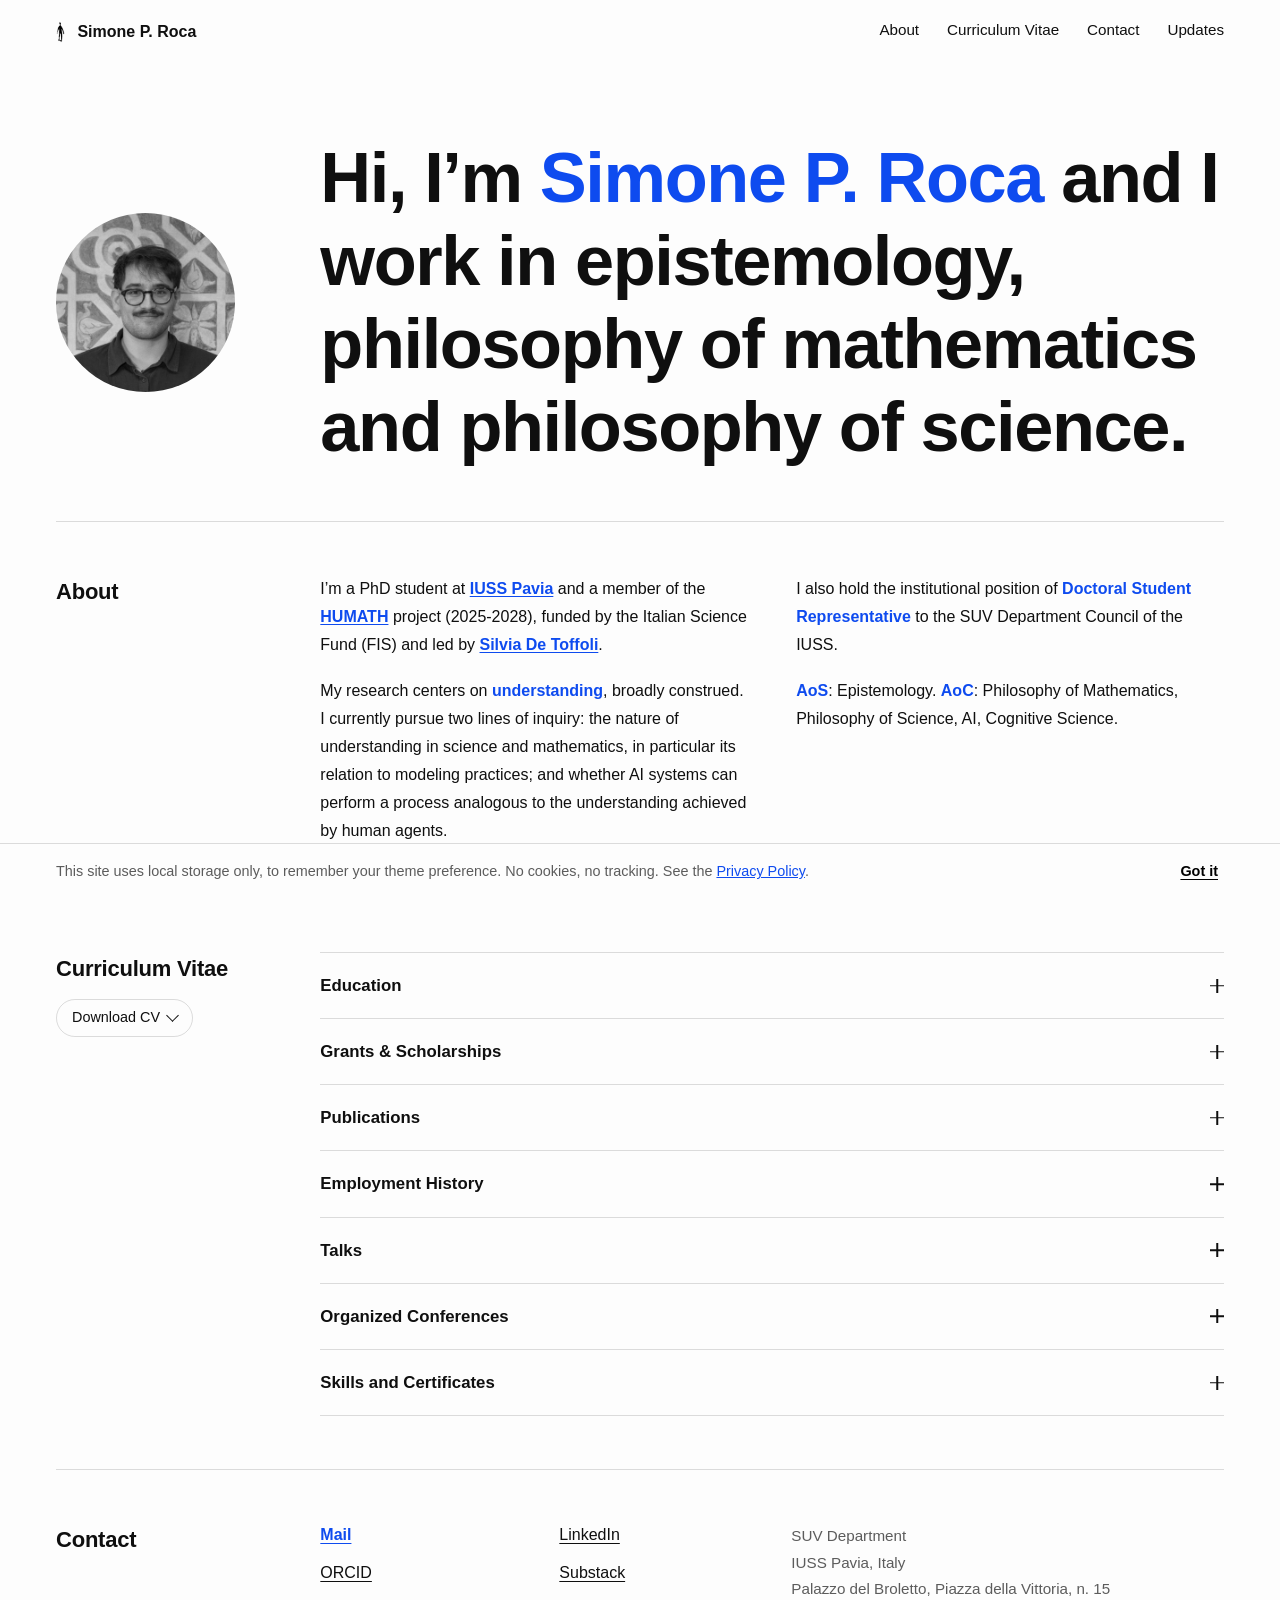
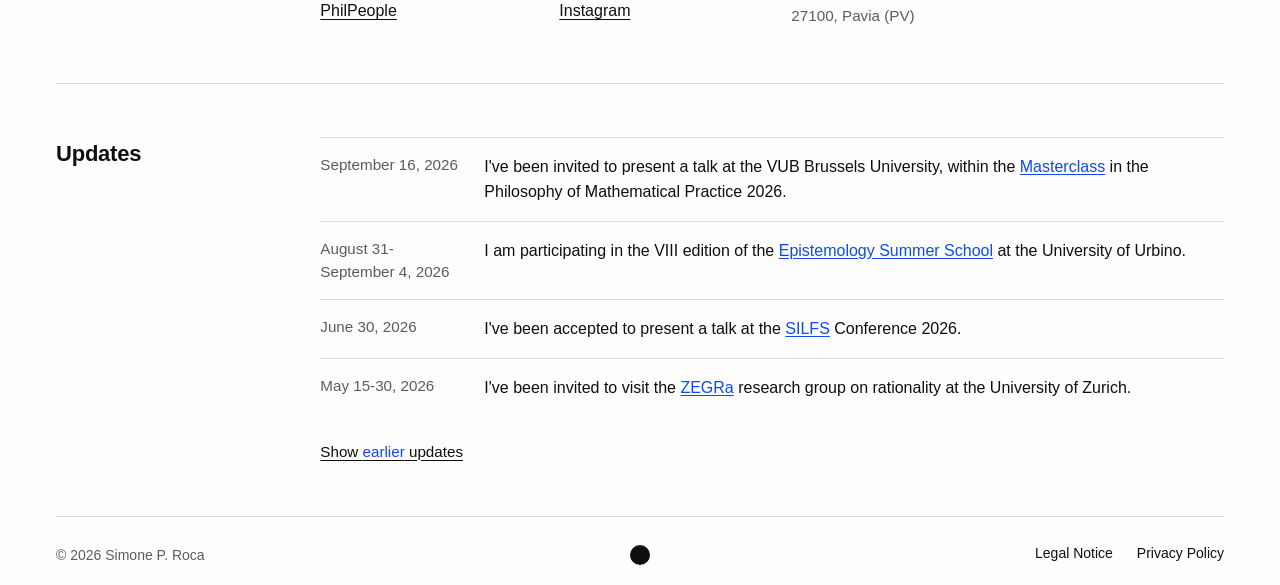
==== index.html @ 761ee9ca "Fill in Skills and Certificates section Co-Authored-By: Claude Opus 5 <noreply@anthropic.com>" ====
<!doctype html>
<html lang="en">
<head>
  <meta charset="utf-8" />
  <meta name="viewport" content="width=device-width, initial-scale=1" />
  <title>Simone P. Roca</title>
  <meta name="description" content="Simone P. Roca, PhD Candidate in Philosophy, IUSS Pavia. Epistemology, philosophy of mathematics and philosophy of science." />
  <link rel="canonical" href="https://simone-p-roca.github.io/" />
  <script type="application/ld+json">
    {
      "@context": "https://schema.org",
      "@type": "Person",
      "url": "https://simone-p-roca.github.io/",
      "name": "Simone P. Roca",
      "jobTitle": "PhD Candidate in Philosophy",
      "email": "simone.roca@iusspavia.it",
      "affiliation": {
        "@type": "CollegeOrUniversity",
        "name": "IUSS Pavia",
        "department": {
          "@type": "Organization",
          "name": "SUV Department"
        },
        "address": {
          "@type": "PostalAddress",
          "streetAddress": "Palazzo del Broletto, Piazza della Vittoria, n. 15",
          "addressLocality": "Pavia",
          "addressRegion": "PV",
          "postalCode": "27100",
          "addressCountry": "IT"
        }
      },
      "knowsAbout": [
        "Epistemology",
        "Philosophy of Mathematics",
        "Philosophy of Science",
        "Artificial Intelligence",
        "Cognitive Science"
      ],
      "sameAs": [
        "https://orcid.org/0009-0004-7748-6771",
        "https://philpeople.org/profiles/simone-paolo-roca",
        "https://www.linkedin.com/in/simone-paolo-roca/",
        "https://simoneproca.substack.com",
        "https://instagram.com/_acorenomis"
      ]
    }
  </script>
  <link rel="shortcut icon" href="favicon.ico" />
  <link rel="icon" href="assets/icons/favicon.ico" sizes="any" />
  <link rel="icon" type="image/png" href="assets/icons/favicon-32x32.png" sizes="32x32" />
  <link rel="icon" type="image/png" href="assets/icons/favicon-16x16.png" sizes="16x16" />
  <link rel="apple-touch-icon" href="assets/icons/apple-touch-icon.png" />
  <link rel="stylesheet" href="assets/css/style.css" />
  <link rel="stylesheet" href="assets/css/print.css" media="print" />
  <link rel="alternate" type="application/rss+xml" title="Simone P. Roca" href="/feed.xml" />
  <script>
    (function () {
      if ("scrollRestoration" in history) {
        history.scrollRestoration = "manual";
      }
      var isReload = false;
      try {
        var navEntries = performance.getEntriesByType("navigation");
        if (navEntries && navEntries[0]) {
          isReload = navEntries[0].type === "reload";
        } else if (performance.navigation) {
          isReload = performance.navigation.type === 1;
        }
      } catch (e) {}
      if (isReload) {
        (function () {
          function resetScroll() {
            if (window.location.hash) {
              try {
                history.replaceState(null, "", window.location.pathname + window.location.search);
              } catch (e) {}
            }
            window.scrollTo(0, 0);
          }
          resetScroll();
          requestAnimationFrame(resetScroll);
          window.addEventListener("pageshow", resetScroll);
          window.addEventListener("load", resetScroll);
        })();
      }
      try {
        var t = localStorage.getItem("theme");
        if (t !== "light" && t !== "dark") {
          t = window.matchMedia("(prefers-color-scheme: dark)").matches ? "dark" : "light";
        }
        document.documentElement.setAttribute("data-theme", t);
      } catch (e) {}
    })();
  </script>
</head>
<body>
  <a href="#main" class="skip-link">Skip to main content</a>
  <header class="nav">
    <div class="nav__inner">
      <div class="nav__brand">
        <a href="#top" class="nav__logo" aria-label="Simone P. Roca, back to top">
          <img src="assets/icons/logo-mark.png" alt="" width="20" height="47" />
        </a>
        <a href="#top" class="nav__name" aria-hidden="true" tabindex="-1">Simone P. Roca</a>
      </div>
      <nav class="nav__links" aria-label="Primary">
        <a href="#about">About</a>
        <a href="#cv" aria-label="Curriculum Vitae"><span class="full" aria-hidden="true">Curriculum Vitae</span><span class="short" aria-hidden="true">CV</span></a>
        <a href="#contact">Contact</a>
        <a href="#updates">Updates</a>
      </nav>
    </div>
  </header>

  <main id="main" tabindex="-1">
    <section id="top" class="hero">
      <div class="wrap hero__inner">
        <img
          src="assets/images/profile.jpg"
          srcset="assets/images/profile.jpg 400w, assets/images/profile@2x.jpg 800w"
          sizes="(min-width: 768px) 200px, 96px"
          alt="Simone P. Roca"
          class="hero__photo"
          width="400"
          height="400"
          fetchpriority="high"
        />
        <h1>Hi, I&rsquo;m <span class="accent">Simone P. Roca</span> and I work in epistemology, philosophy of mathematics and philosophy of science.</h1>
      </div>
    </section>

    <hr class="divider" id="about" />

    <section class="block">
      <div class="wrap block__grid">
        <h2 class="block__title">About</h2>
        <div class="block__content block__content--cols">
          <p>I’m a PhD student at <a href="https://www.iusspavia.it/it/rubrica/simone-paolo-roca" class="accent"><strong>IUSS Pavia</strong></a> and a member of the <a href="https://sites.google.com/view/humath" class="accent"><strong>HUMATH</strong></a> project (2025-2028), funded by the Italian Science Fund (FIS) and led by <a href="https://www.silviadetoffoli.net" class="accent"><strong>Silvia De Toffoli</strong></a>.</p>
          <p>My research centers on <strong class="accent">understanding</strong>, broadly construed. I currently pursue two lines of inquiry: the nature of understanding in science and mathematics, in particular its relation to modeling practices; and whether AI systems can perform a process analogous to the understanding achieved by human agents.</p>
          <p>I also hold the institutional position of <strong class="accent">Doctoral Student Representative</strong> to the SUV Department Council of the IUSS.</p>
          <p><strong class="accent">AoS</strong>: Epistemology. <strong class="accent">AoC</strong>: Philosophy of Mathematics, Philosophy of Science, AI, Cognitive Science.</p>
        </div>
      </div>
    </section>

    <hr class="divider" id="cv" />

    <section class="block">
      <div class="wrap block__grid">
        <div class="block__aside">
          <h2 class="block__title">Curriculum Vitae</h2>
          <a class="cv-download" href="assets/cv/simone-p-roca-cv.pdf" download="Simone P. Roca - Academic CV.pdf">
            Download CV<span class="cv-download__icon" aria-hidden="true"></span>
          </a>
        </div>
        <div class="block__content">
          <details class="cv-section">
            <summary><h3>Education</h3><span class="cv-toggle" aria-hidden="true"></span></summary>
            <div class="cv-section__content">
              <p class="cv-entry"><span class="cv-entry__title">HuME PhD</span> &middot; <span class="cv-entry__meta">IUSS Pavia / University of Milan / Scuola Normale Superiore &middot; 2025-present</span></p>
              <p class="cv-entry"><span class="cv-entry__title">MA Degree in Philosophical Sciences</span> &middot; <span class="cv-entry__meta">Alma Mater Studiorum, University of Bologna &middot; 2021-2024</span></p>
              <p class="cv-entry"><span class="cv-entry__title">BA Degree in Philosophy</span> &middot; <span class="cv-entry__meta">Alma Mater Studiorum, University of Bologna &middot; 2018-2021</span></p>
              <p class="cv-entry"><span class="cv-entry__title">Diploma in Classical Studies</span> &middot; <span class="cv-entry__meta">Liceo Classico P. Colletta, Avellino &middot; 2013-2018</span></p>
            </div>
          </details>
          <details class="cv-section">
            <summary><h3>Grants &amp; Scholarships</h3><span class="cv-toggle" aria-hidden="true"></span></summary>
            <div class="cv-section__content">
              <p class="cv-entry"><span class="cv-entry__title">PhD Scholarship, IUSS</span> &middot; <span class="cv-entry__meta">HUMATH Project (FIS) &middot; &euro;17,867.30 per year</span></p>
              <p class="cv-entry"><span class="cv-entry__title">FIS Funding &mdash; Visiting Period</span> &middot; <span class="cv-entry__meta">University of Zurich &middot; &euro;1,500</span></p>
              <p class="cv-entry"><span class="cv-entry__title">FIS Funding &mdash; Conference</span> &middot; <span class="cv-entry__meta">Sorbonne Universit&eacute; &middot; &euro;700</span></p>
              <p class="cv-entry"><span class="cv-entry__title">IUSS Funding &mdash; Courses</span> &middot; <span class="cv-entry__meta">Scuola Normale Superiore &middot; &euro;500</span></p>
            </div>
          </details>
          <details class="cv-section">
            <summary><h3>Publications</h3><span class="cv-toggle" aria-hidden="true"></span></summary>
            <div class="cv-section__content">
              <p class="placeholder">Content coming soon.</p>
            </div>
          </details>
          <details class="cv-section">
            <summary><h3>Employment History</h3><span class="cv-toggle" aria-hidden="true"></span></summary>
            <div class="cv-section__content">
              <p class="cv-entry"><span class="cv-entry__title">Visiting Student</span> &middot; <span class="cv-entry__meta">University of Zurich &middot; 2026</span></p>
              <p class="cv-entry"><span class="cv-entry__title">PhD Student</span> &middot; <span class="cv-entry__meta">IUSS Pavia &middot; 2025-present</span></p>
            </div>
          </details>
          <details class="cv-section">
            <summary><h3>Talks</h3><span class="cv-toggle" aria-hidden="true"></span></summary>
            <div class="cv-section__content">
              <p class="cv-entry"><span class="cv-entry__title">&quot;Modeling Proofs to Understand Them&quot;</span> &middot; <span class="cv-entry__meta">PMP Masterclass 2026 &middot; Brussels</span></p>
              <p class="cv-entry"><span class="cv-entry__title">&quot;Understanding Proofs as Models&quot;</span> &middot; <span class="cv-entry__meta">SILFS 2026 &middot; Pavia</span></p>
              <p class="cv-entry"><span class="cv-entry__title">&quot;The Fifth Dimension. A New Dimension for Knowledge&quot;</span> &middot; <span class="cv-entry__meta">Philosophy International Day 2023 &middot; Bologna</span></p>
            </div>
          </details>
          <details class="cv-section">
            <summary><h3>Organized Conferences</h3><span class="cv-toggle" aria-hidden="true"></span></summary>
            <div class="cv-section__content">
              <p class="cv-entry"><span class="cv-entry__title">SILFS 2026</span> &middot; <span class="cv-entry__meta">IUSS Pavia</span></p>
              <p class="cv-entry"><span class="cv-entry__title">&quot;Language and Reality&quot; Seminars 2025</span> &middot; <span class="cv-entry__meta">Alma Mater Studiorum, University of Bologna</span></p>
            </div>
          </details>
          <details class="cv-section">
            <summary><h3>Skills and Certificates</h3><span class="cv-toggle" aria-hidden="true"></span></summary>
            <div class="cv-section__content">
              <p class="cv-entry"><span class="cv-entry__title">IELTS Academic</span> &middot; <span class="cv-entry__meta">7.5 Overall Score &middot; 11 April 2025</span></p>
              <p class="cv-entry"><span class="cv-entry__title">LaTeX</span></p>
              <p class="cv-entry"><span class="cv-entry__title">Programming</span> &middot; <span class="cv-entry__meta">Claude Code, GitHub, HTML, CSS, JavaScript</span></p>
              <p class="cv-entry"><span class="cv-entry__title">Creativity and Graphic Design</span> &middot; <span class="cv-entry__meta">Suite Adobe (Photoshop, Illustrator, InDesign), Final Cut Pro, Canva</span></p>
              <p class="cv-entry"><span class="cv-entry__title">Other Digital Skills</span> &middot; <span class="cv-entry__meta">Obsidian, Notion, Office (Word, PowerPoint, Excel)</span></p>
            </div>
          </details>
        </div>
      </div>
    </section>

    <hr class="divider" id="contact" />

    <section class="block">
      <div class="wrap block__grid">
        <h2 class="block__title">Contact</h2>
        <div class="block__content block__content--split">
          <div class="contact-links">
            <a href="mailto:simone.roca@iusspavia.it" class="accent"><strong>Mail</strong></a>
            <a href="https://orcid.org/0009-0004-7748-6771">ORCID</a>
            <a href="https://philpeople.org/profiles/simone-paolo-roca">PhilPeople</a>
            <a href="https://www.linkedin.com/in/simone-paolo-roca/">LinkedIn</a>
            <a href="https://simoneproca.substack.com">Substack</a>
            <a href="https://instagram.com/_acorenomis">Instagram</a>
          </div>
          <address>
            SUV Department<br />
            IUSS Pavia, Italy<br />
            Palazzo del Broletto, Piazza della Vittoria, n. 15<br />
            27100, Pavia (PV)
          </address>
        </div>
      </div>
    </section>

    <hr class="divider" id="updates" />

    <section class="block">
      <div class="wrap block__grid">
        <h2 class="block__title">Updates</h2>
        <div class="block__content">
          <ul class="updates-list">
            <li class="updates-item" id="update-2026-09-16">
              <span class="updates-date">September 16, 2026</span>
              <span class="updates-text">I've been invited to present a talk at the VUB Brussels University, within the <a href="https://sites.google.com/view/mc-pmp-brussels-2026/" class="accent">Masterclass</a> in the Philosophy of Mathematical Practice 2026.</span>
            </li>
            <li class="updates-item" id="update-2026-08-31">
              <span class="updates-date">August 31-September 4, 2026</span>
              <span class="updates-text">I am participating in the VIII edition of the <a href="https://www.uniurb.it/academic-programs/1757498" class="accent">Epistemology Summer School</a> at the University of Urbino.</span>
            </li>
            <li class="updates-item" id="update-2026-06-30">
              <span class="updates-date">June 30, 2026</span>
              <span class="updates-text">I've been accepted to present a talk at the <a href="https://www.silfs.it/silfs-triennial-conference-2026/" class="accent">SILFS</a> Conference 2026.</span>
            </li>
            <li class="updates-item" id="update-2026-05-15">
              <span class="updates-date">May 15-30, 2026</span>
              <span class="updates-text">I've been invited to visit the <a href="https://zegra.ch" class="accent">ZEGRa</a> research group on rationality at the University of Zurich.</span>
            </li>
            <li class="updates-item" id="update-2026-02-06" hidden>
              <span class="updates-date">February 6, 2026</span>
              <span class="updates-text">I've been elected Doctoral Student Representative to the SUV Department Council of the IUSS.</span>
            </li>
            <li class="updates-item" id="update-2025-10-14" hidden>
              <span class="updates-date">October 14-17, 2025</span>
              <span class="updates-text">I've been invited to participate in the <a href="https://philmath.eu/2025conference/" class="accent">FPMW-ESPM</a> Conference 2025 in Paris.</span>
            </li>
            <li class="updates-item" id="update-2025-10-01" hidden>
              <span class="updates-date">October 1, 2025</span>
              <span class="updates-text">I've started my PhD at <a href="https://sites.google.com/view/humath" class="accent"><strong>HUMATH</strong></a>.</span>
            </li>
          </ul>
          <button type="button" class="updates-more" aria-expanded="false">Show <span class="accent updates-more__word">earlier</span> updates</button>
        </div>
      </div>
    </section>
  </main>

  <hr class="divider" />

  <footer class="footer">
    <div class="wrap footer__grid">
      <p class="footer__copyright">&copy; 2026 Simone P. Roca</p>
      <button type="button" class="theme-toggle" aria-label="Toggle dark mode" aria-pressed="false"></button>
      <nav class="footer__legal" aria-label="Legal">
        <a href="legal-notice.html">Legal Notice</a>
        <a href="privacy-policy.html">Privacy Policy</a>
      </nav>
    </div>
  </footer>

  <script src="assets/js/main.js"></script>
</body>
</html>
---- assets/css/style.css ----
/* ---------- Tokens ---------- */
:root {
  --bg: #fdfdfd;
  --fg: #0f0f0f;
  --fg-muted: #5c5c5c;
  --border: rgba(15, 15, 15, 0.14);
  --accent: #0E4BEF;
  --nav-height: 64px;
  --side-pad: clamp(20px, 5vw, 56px);
  --font-sans: Helvetica, "Helvetica Neue", Arial, sans-serif;
}

@media (prefers-color-scheme: dark) {
  :root:not([data-theme="light"]) {
    --bg: #0d0d0d;
    --fg: #f2f2f2;
    --fg-muted: #a3a3a3;
    --border: rgba(255, 255, 255, 0.16);
    --accent: #7999ED;
  }
}
:root[data-theme="dark"] {
  --bg: #0d0d0d;
  --fg: #f2f2f2;
  --fg-muted: #a3a3a3;
  --border: rgba(255, 255, 255, 0.16);
  --accent: #7999ED;
}

/* ---------- Reset ---------- */
*, *::before, *::after { box-sizing: border-box; }
html { -webkit-text-size-adjust: 100%; }
body {
  margin: 0;
  background: var(--bg);
  color: var(--fg);
  font-family: var(--font-sans);
  font-feature-settings: "cv02", "cv03", "cv04", "cv11";
  line-height: 1.5;
  -webkit-font-smoothing: antialiased;
}
h1, h2, h3, h4, p, address { margin: 0; }
a { color: inherit; }
img { max-width: 100%; display: block; }
.accent { color: var(--accent); }

:focus-visible {
  outline: 2px solid var(--accent);
  outline-offset: 2px;
}

.skip-link {
  position: absolute;
  top: 0;
  left: 0;
  z-index: 100;
  transform: translateY(-100%);
  padding: 12px 20px;
  background: var(--fg);
  color: var(--bg);
  font-weight: 700;
  text-decoration: none;
  transition: transform 0.15s ease;
}
.skip-link:focus-visible {
  transform: translateY(0);
  outline-color: var(--bg);
}

.wrap {
  padding-inline: var(--side-pad);
}

/* ---------- Nav ---------- */
.nav {
  position: sticky;
  top: 0;
  z-index: 20;
  height: var(--nav-height);
  background: var(--bg);
  border-bottom: 1px solid transparent;
  transition: border-color 0.3s ease;
}
.nav.is-scrolled { border-bottom-color: var(--border); }
.nav__inner {
  padding-inline: var(--side-pad);
  height: 100%;
  display: flex;
  align-items: center;
  justify-content: space-between;
  gap: 16px;
}
.nav__brand {
  display: flex;
  align-items: center;
  gap: 12px;
}
.nav__logo {
  display: flex;
  align-items: center;
  flex-shrink: 0;
  transition: opacity 0.15s ease;
}
.nav__logo:hover { opacity: 0.7; }
.nav__logo img {
  display: block;
  height: 22px;
  width: auto;
}
:root[data-theme="dark"] .nav__logo img { filter: invert(1); }
@media (prefers-color-scheme: dark) {
  :root:not([data-theme="light"]) .nav__logo img { filter: invert(1); }
}
.nav__name {
  font-weight: 700;
  text-decoration: none;
  white-space: nowrap;
  opacity: 0;
  transform: translateY(-4px);
  transition: opacity 0.18s ease, transform 0.18s ease;
  pointer-events: none;
}
.nav.is-scrolled .nav__name {
  opacity: 1;
  transform: translateY(0);
  pointer-events: auto;
}
.nav__links {
  display: flex;
  align-items: center;
  gap: clamp(14px, 2.5vw, 28px);
  font-size: 0.95rem;
  font-weight: 500;
}
.nav__links a {
  text-decoration: none;
  border-bottom: 1px solid transparent;
  padding-bottom: 2px;
  transition: border-color 0.2s ease, opacity 0.15s ease;
}
.nav__links a:hover { border-color: var(--fg); opacity: 0.7; }
.nav__links .short { display: none; }
@media (max-width: 480px) {
  .nav__links .full { display: none; }
  .nav__links .short { display: inline; }
}

/* ---------- Hero ---------- */
.hero {
  padding-top: clamp(40px, 8vh, 88px);
  padding-bottom: clamp(28px, 5vh, 56px);
}
.hero h1 {
  font-size: clamp(1.9rem, 1rem + 4.5vw, 4.4rem);
  font-weight: 800;
  letter-spacing: -0.02em;
  line-height: 1.18;
}
.hero__inner {
  display: grid;
  grid-template-columns: 1fr;
  gap: 24px;
  align-items: center;
}
@media (min-width: 768px) {
  .hero__inner { grid-template-columns: 1fr 4fr; gap: clamp(24px, 3vw, 48px); }
}
.hero__photo {
  width: clamp(96px, 14vw, 200px);
  height: clamp(96px, 14vw, 200px);
  border-radius: 50%;
  object-fit: cover;
}

/* ---------- Dividers ---------- */
.divider {
  border: none;
  border-top: 1px solid var(--border);
  margin-inline: var(--side-pad);
  scroll-margin-top: var(--nav-height);
}

/* ---------- Blocks ---------- */
.block { padding-block: clamp(28px, 5vh, 56px); }
.block__grid {
  display: grid;
  grid-template-columns: 1fr;
  gap: 20px;
}
@media (min-width: 768px) {
  .block__grid { grid-template-columns: 1fr 4fr; gap: clamp(24px, 3vw, 48px); }
}
.block__title {
  font-size: 1.375rem;
  font-weight: 700;
  letter-spacing: -0.01em;
}
.cv-download {
  display: inline-flex;
  align-items: center;
  gap: 8px;
  margin-top: 14px;
  padding: 7px 15px;
  font-size: 0.9rem;
  font-weight: 500;
  color: var(--fg);
  text-decoration: none;
  border: 1px solid var(--border);
  border-radius: 999px;
  transition: border-color 0.2s ease, opacity 0.15s ease;
}
.cv-download:hover { border-color: var(--fg); }
.cv-download:focus-visible {
  outline: 2px solid var(--accent);
  outline-offset: 2px;
}
.cv-download__icon {
  width: 9px;
  height: 9px;
  border-left: 1.5px solid currentColor;
  border-bottom: 1.5px solid currentColor;
  transform: translateY(-2px) rotate(-45deg);
  flex-shrink: 0;
}
.block__content p {
  font-size: 1rem;
  line-height: 1.75;
  max-width: 65ch;
}
.block__content p + p { margin-top: 1.1em; }
.block__content--cols {
  column-count: 1;
  column-gap: 48px;
}
/* Keep each paragraph whole; never split a line off into the next column. */
.block__content--cols p { break-inside: avoid; }
@media (min-width: 768px) {
  .block__content--cols { column-count: 2; }
}
.block__content em, .block__content i { font-style: italic; }
.block__content a {
  text-decoration: underline;
  text-underline-offset: 2px;
  transition: opacity 0.15s ease;
}
.block__content a:hover { opacity: 0.7; }

/* ---------- CV accordion ---------- */
.cv-section {
  border-top: 1px solid var(--border);
}
.cv-section:last-of-type { border-bottom: 1px solid var(--border); }
.cv-section summary {
  cursor: pointer;
  list-style: none;
  display: flex;
  align-items: center;
  justify-content: space-between;
  padding-block: 20px;
  transition: opacity 0.15s ease;
}
.cv-section summary:hover { opacity: 0.7; }
.cv-section summary::-webkit-details-marker { display: none; }
.cv-section summary h3 {
  font-size: 1.05rem;
  font-weight: 700;
}
.cv-toggle {
  position: relative;
  width: 14px;
  height: 14px;
  flex-shrink: 0;
}
.cv-toggle::before,
.cv-toggle::after {
  content: "";
  position: absolute;
  background: var(--fg);
  transition: transform 0.2s ease;
}
.cv-toggle::before {
  top: 50%;
  left: 0;
  width: 100%;
  height: 1.5px;
  transform: translateY(-50%);
}
.cv-toggle::after {
  left: 50%;
  top: 0;
  width: 1.5px;
  height: 100%;
  transform: translateX(-50%);
}
.cv-section[open] .cv-toggle::after { transform: translateX(-50%) scaleY(0); }
.cv-section__content { padding-bottom: 24px; }
.block__content .cv-entry {
  font-size: 1rem;
  line-height: 1.6;
  max-width: none;
}
.cv-entry + .cv-entry { margin-top: 10px; }
.cv-entry__title { font-weight: 700; }
.cv-entry__meta { color: var(--fg-muted); }
.placeholder {
  font-size: 0.95rem;
  font-style: italic;
  color: var(--fg-muted);
}
.legal-heading {
  font-size: 1.05rem;
  font-weight: 700;
  margin-top: 1.75em;
}
.legal-heading:first-of-type { margin-top: 1.25em; }
.legal-heading + p { margin-top: 0.5em; }

/* ---------- Contact ---------- */
.block__content--split {
  display: flex;
  flex-direction: column;
  gap: 32px;
}
@media (min-width: 640px) {
  .block__content--split {
    flex-direction: row;
    gap: clamp(24px, 3vw, 48px);
  }
  .block__content--split > * { flex: 1 1 0; }
}
.contact-links {
  display: grid;
  grid-template-columns: repeat(2, auto);
  grid-template-rows: repeat(3, auto);
  grid-auto-flow: column;
  column-gap: 40px;
  row-gap: 8px;
}
.contact-links a {
  width: fit-content;
  text-decoration: underline;
  text-underline-offset: 3px;
  font-size: 1rem;
  transition: opacity 0.15s ease;
}
.contact-links a:hover { opacity: 0.7; }
address {
  font-style: normal;
  line-height: 1.75;
  color: var(--fg-muted);
  font-size: 0.95rem;
}

/* ---------- Updates ---------- */
.updates-list {
  list-style: none;
  margin: 0;
  padding: 0;
}
.updates-item {
  display: flex;
  gap: 24px;
  padding-block: 16px;
  border-top: 1px solid var(--border);
  scroll-margin-top: var(--nav-height);
}
.updates-item[hidden] {
  display: none;
}
.updates-date {
  flex: 0 0 140px;
  font-variant-numeric: tabular-nums;
  color: var(--fg-muted);
  font-size: 0.95rem;
}
.updates-text {
  flex: 1;
  font-size: 1rem;
  line-height: 1.6;
}
@media (max-width: 480px) {
  .updates-item { flex-direction: column; gap: 4px; }
  .updates-date { flex: none; }
}
.updates-more {
  display: block;
  margin-top: 24px;
  font: inherit;
  font-size: 0.95rem;
  font-weight: 500;
  color: var(--fg);
  background: none;
  border: none;
  padding: 0;
  text-decoration: underline;
  text-underline-offset: 3px;
  cursor: pointer;
  transition: opacity 0.15s ease;
}
.updates-more:hover { opacity: 0.7; }

/* ---------- Footer ---------- */
.footer__grid {
  display: grid;
  grid-template-columns: 1fr auto 1fr;
  align-items: center;
  gap: 16px;
  padding-block: 18px;
}
.footer__copyright {
  font-size: 0.875rem;
  color: var(--fg-muted);
}
.footer__legal {
  display: flex;
  justify-content: flex-end;
  gap: 24px;
  font-size: 0.875rem;
}
.footer__legal a {
  text-decoration: none;
  border-bottom: 1px solid transparent;
  padding-bottom: 2px;
  transition: border-color 0.2s ease, opacity 0.15s ease;
}
.footer__legal a:hover { border-color: var(--fg); opacity: 0.7; }

.theme-toggle {
  justify-self: center;
  width: 20px;
  height: 20px;
  border-radius: 50%;
  border: none;
  background: var(--fg);
  padding: 0;
  cursor: pointer;
  transition: transform 0.15s ease, opacity 0.15s ease;
}
.theme-toggle:hover { transform: scale(1.1); opacity: 0.7; }

@media (max-width: 560px) {
  .footer__grid {
    grid-template-columns: 1fr;
    justify-items: center;
    gap: 20px;
    text-align: center;
  }
  .footer__legal { justify-content: center; }
}

/* ---------- 404 ---------- */
.error-hero {
  min-height: calc(100dvh - var(--nav-height));
  display: flex;
  align-items: center;
}
.error-hero .wrap { padding-block: clamp(40px, 8vh, 88px); }
.error-hero h1 { display: flex; flex-direction: column; }
.error-code {
  font-size: clamp(4rem, 2rem + 10vw, 9rem);
  font-weight: 800;
  line-height: 1;
  letter-spacing: -0.02em;
}
.error-title {
  font-size: clamp(1.5rem, 1rem + 2vw, 2.25rem);
  font-weight: 800;
  letter-spacing: -0.02em;
  margin-top: 8px;
}
.error-text {
  margin-top: 16px;
  font-size: 1rem;
  color: var(--fg-muted);
  max-width: 45ch;
}
.error-link {
  display: inline-block;
  margin-top: 24px;
  text-decoration: underline;
  text-underline-offset: 3px;
  transition: opacity 0.15s ease;
}
.error-link:hover { opacity: 0.7; }

/* ---------- Reduced motion ---------- */
@media (prefers-reduced-motion: reduce) {
  .nav__name, .nav, .cv-toggle::before, .cv-toggle::after, .theme-toggle,
  .nav__logo, .nav__links a, .cv-section summary, .contact-links a,
  .updates-more, .footer__legal a, .block__content a, .skip-link,
  .cv-download, .cookie-banner button {
    transition: none !important;
  }
}

/* ---------- Cookie banner ---------- */
.cookie-banner {
  position: fixed;
  bottom: 0;
  left: 0;
  right: 0;
  z-index: 50;
  display: flex;
  flex-wrap: wrap;
  align-items: center;
  justify-content: space-between;
  gap: 16px;
  padding: 16px var(--side-pad);
  background: var(--bg);
  border-top: 1px solid var(--border);
  font-size: 0.9rem;
}
.cookie-banner p { margin: 0; color: var(--fg-muted); }
.cookie-banner a { color: var(--accent); text-decoration: underline; }
.cookie-banner button {
  flex-shrink: 0;
  font: inherit;
  font-weight: 700;
  background: none;
  border: none;
  text-decoration: underline;
  text-underline-offset: 3px;
  cursor: pointer;
  transition: opacity 0.15s ease;
}
.cookie-banner button:hover { opacity: 0.7; }
---- assets/css/print.css ----
@media print {
  :root {
    --bg: #fff;
    --fg: #000;
    --fg-muted: #333;
    --border: #000;
    --accent: #000;
  }

  .nav,
  .footer,
  .theme-toggle {
    display: none;
  }

  body {
    background: #fff;
    color: #000;
    font-size: 11pt;
  }

  a {
    text-decoration: underline;
  }

  a[href^="http"]::after {
    content: " (" attr(href) ")";
    font-size: 9pt;
  }

  .block__title,
  h1, h2, h3 {
    break-after: avoid;
  }

  p,
  address,
  .cv-section,
  .updates-item {
    break-inside: avoid;
  }

  /* Print full CV content, not just the collapsed accordion headers */
  .cv-toggle {
    display: none;
  }
  .cv-section:not([open]) .cv-section__content {
    display: block !important;
  }

  /* Print every update row, not just the ones currently expanded in the browser */
  .updates-item[hidden] {
    display: flex !important;
  }
  .updates-more,
  .cv-download {
    display: none;
  }

  .divider {
    border-top-color: #000;
  }

  @page {
    margin: 2cm;
  }
}
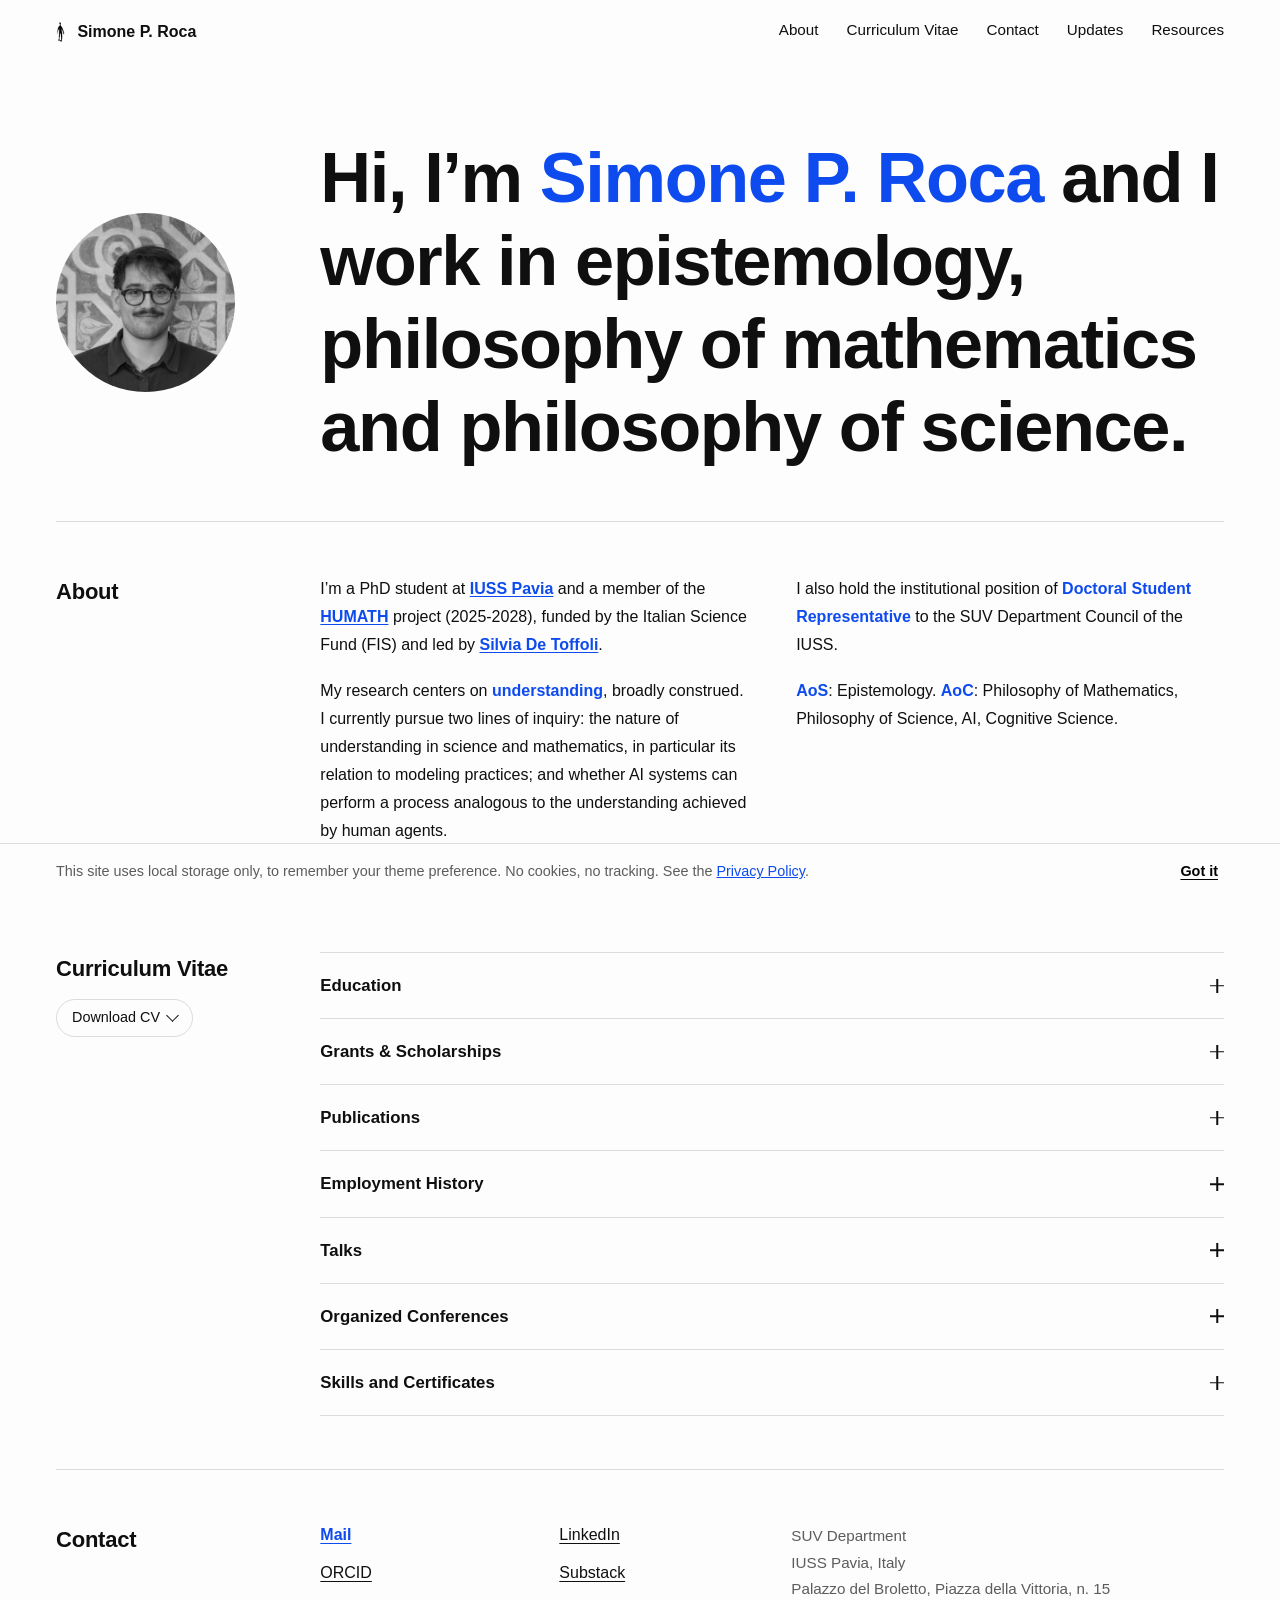
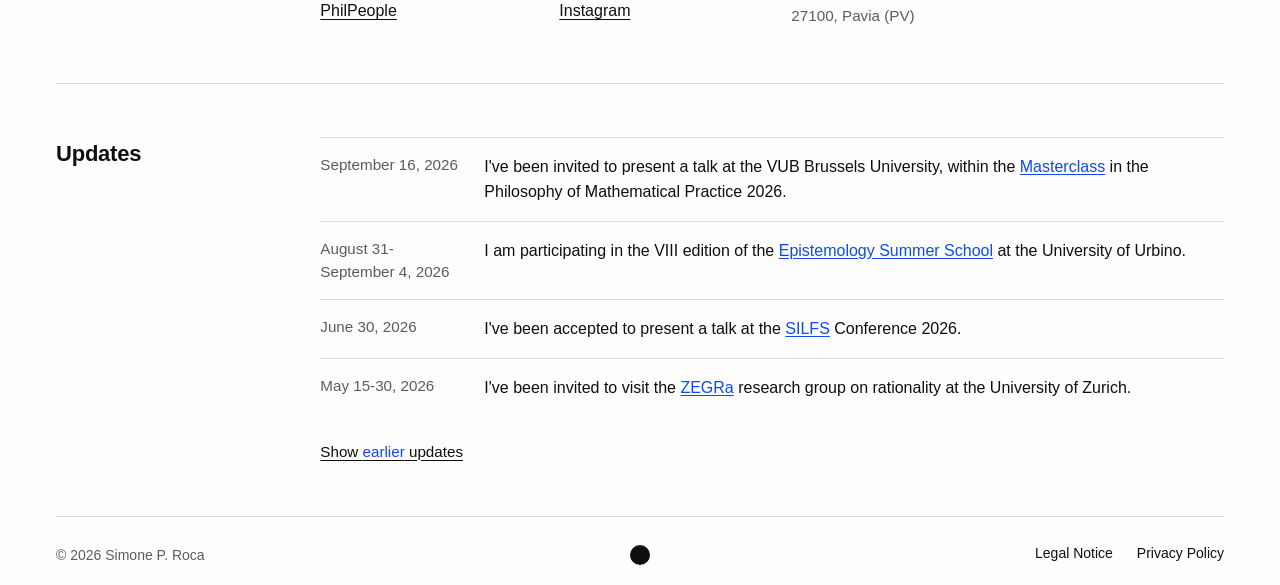
==== commit 66e04dba: "feat: scaffold /understanding/ bibliography page and wire Resources nav Co-Authored-By: Claude Sonne" ====
--- a/index.html
+++ b/index.html
@@ -109,6 +109,7 @@
         <a href="#cv" aria-label="Curriculum Vitae"><span class="full" aria-hidden="true">Curriculum Vitae</span><span class="short" aria-hidden="true">CV</span></a>
         <a href="#contact">Contact</a>
         <a href="#updates">Updates</a>
+        <a href="/understanding/">Resources</a>
       </nav>
     </div>
   </header>
@@ -159,9 +160,9 @@
             <summary><h3>Education</h3><span class="cv-toggle" aria-hidden="true"></span></summary>
             <div class="cv-section__content">
               <p class="cv-entry"><span class="cv-entry__title">HuME PhD</span> &middot; <span class="cv-entry__meta">IUSS Pavia / University of Milan / Scuola Normale Superiore &middot; 2025-present</span></p>
-              <p class="cv-entry"><span class="cv-entry__title">MA Degree in Philosophical Sciences</span> &middot; <span class="cv-entry__meta">Alma Mater Studiorum, University of Bologna &middot; 2021-2024</span></p>
-              <p class="cv-entry"><span class="cv-entry__title">BA Degree in Philosophy</span> &middot; <span class="cv-entry__meta">Alma Mater Studiorum, University of Bologna &middot; 2018-2021</span></p>
-              <p class="cv-entry"><span class="cv-entry__title">Diploma in Classical Studies</span> &middot; <span class="cv-entry__meta">Liceo Classico P. Colletta, Avellino &middot; 2013-2018</span></p>
+              <p class="cv-entry"><span class="cv-entry__title">MA Degree in Philosophical Sciences</span> &middot; <span class="cv-entry__meta">Alma Mater Studiorum, University of Bologna &middot; 2021-2024 &middot; 110/110 e Lode</span></p>
+              <p class="cv-entry"><span class="cv-entry__title">BA Degree in Philosophy</span> &middot; <span class="cv-entry__meta">Alma Mater Studiorum, University of Bologna &middot; 2018-2021 &middot; 110/110 e Lode</span></p>
+              <p class="cv-entry"><span class="cv-entry__title">Diploma in Classical Studies</span> &middot; <span class="cv-entry__meta">Liceo Classico P. Colletta, Avellino &middot; 2013-2018 &middot; 100/100</span></p>
             </div>
           </details>
           <details class="cv-section">
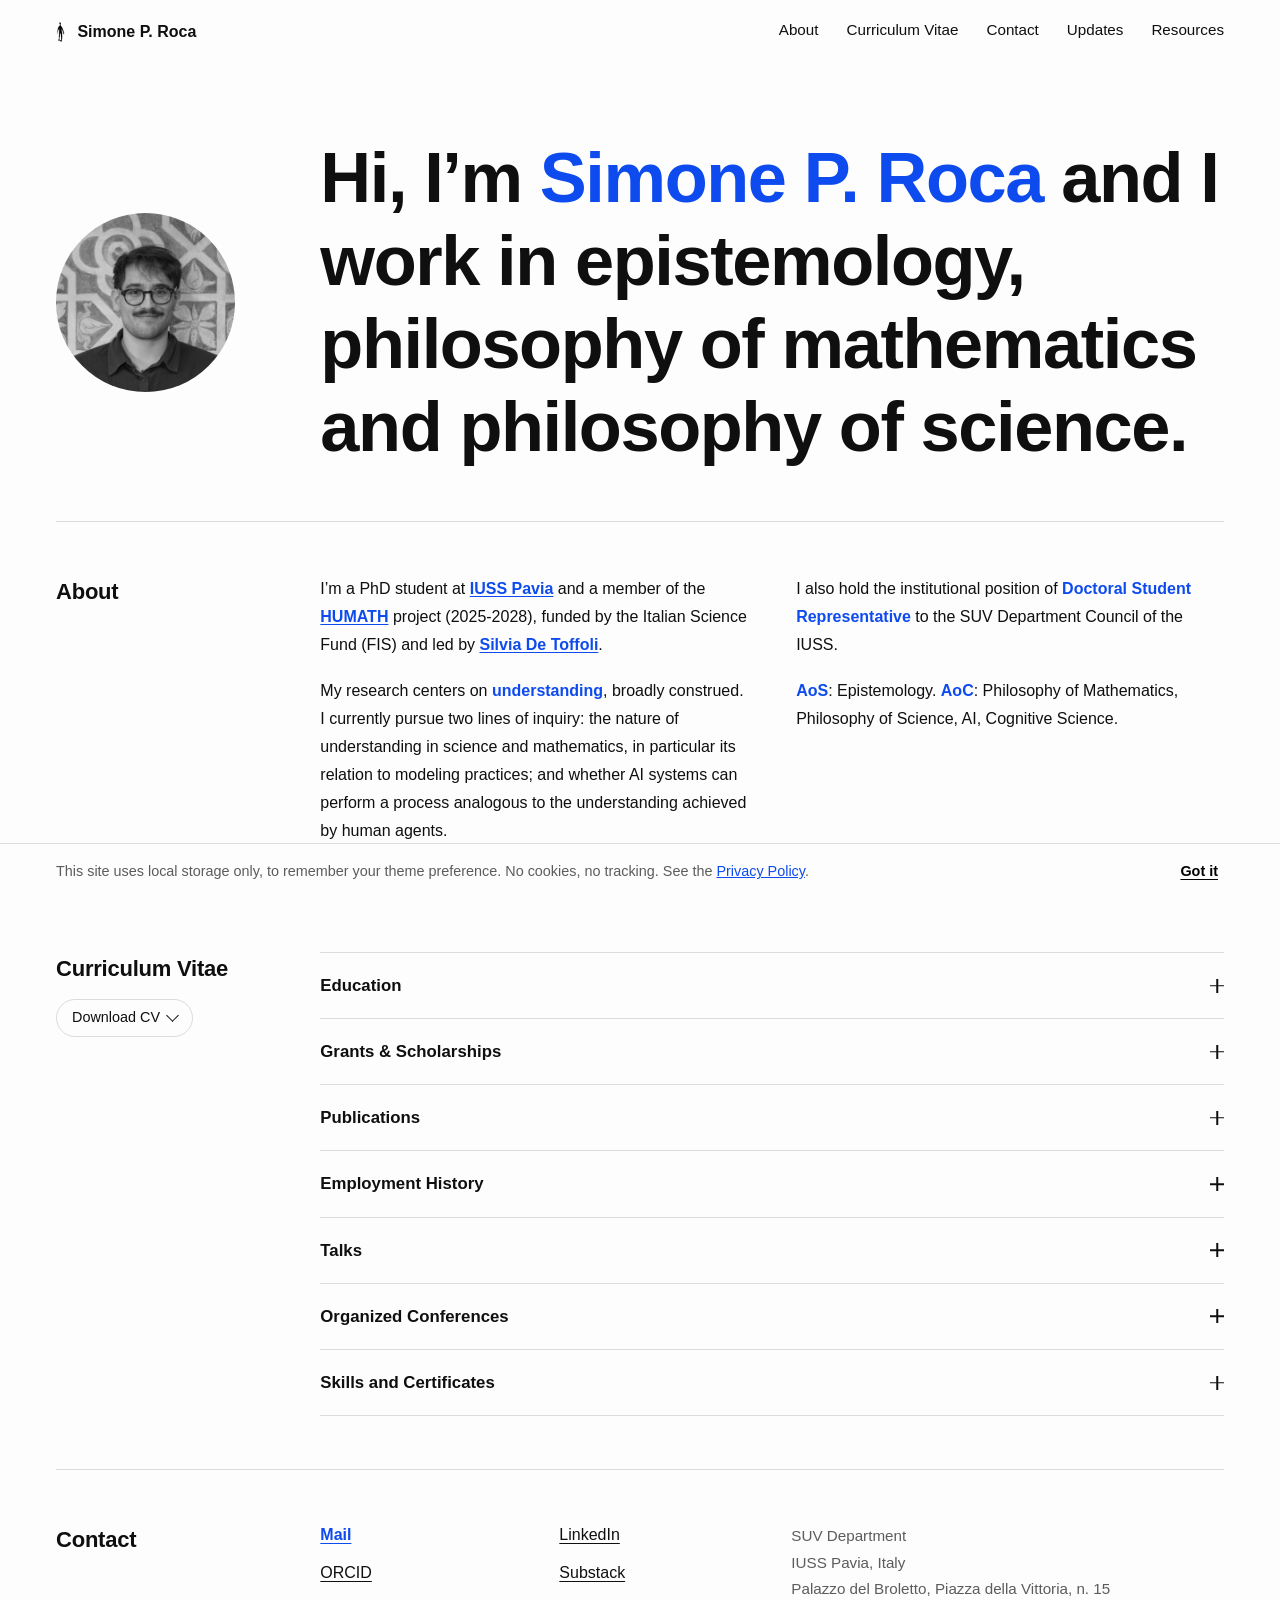
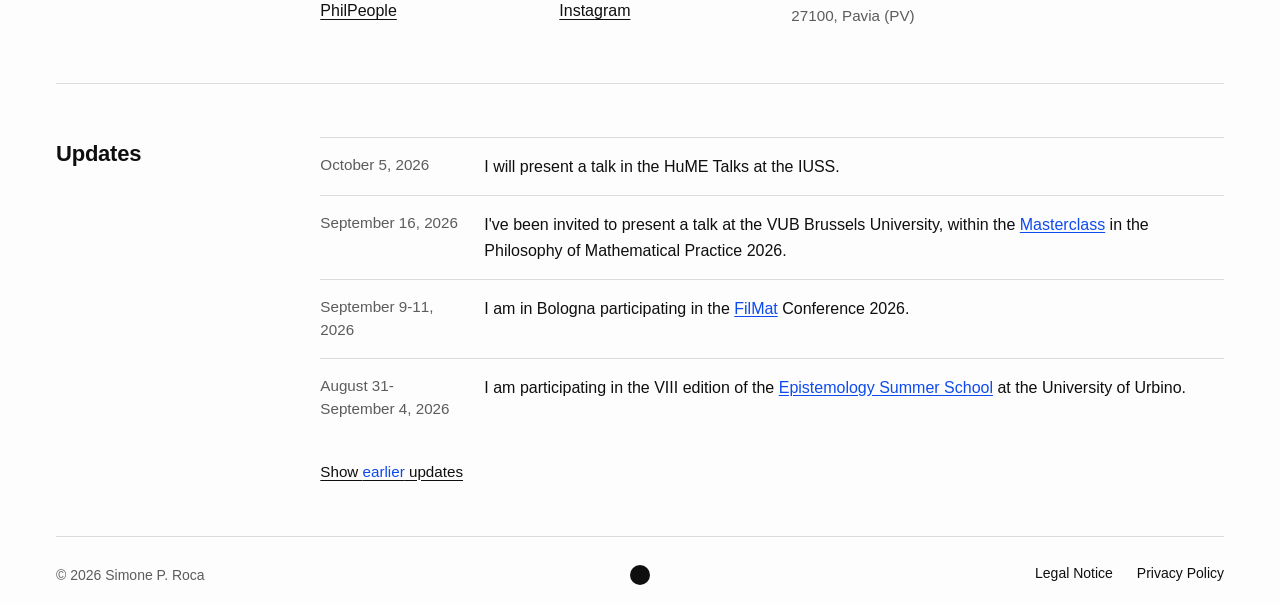
==== commit 3c097ebc: "feat: add FilMat 2026 and HuME Talks updates Add two updates entries (September 9-11 FilMat conferen" ====
--- a/index.html
+++ b/index.html
@@ -190,6 +190,7 @@
           <details class="cv-section">
             <summary><h3>Talks</h3><span class="cv-toggle" aria-hidden="true"></span></summary>
             <div class="cv-section__content">
+              <p class="cv-entry"><span class="cv-entry__title">&quot;Proof Understanding, Architecture and Epistemic Clues&quot;</span> &middot; <span class="cv-entry__meta">HuME Talks 2026 &middot; Pavia</span></p>
               <p class="cv-entry"><span class="cv-entry__title">&quot;Modeling Proofs to Understand Them&quot;</span> &middot; <span class="cv-entry__meta">PMP Masterclass 2026 &middot; Brussels</span></p>
               <p class="cv-entry"><span class="cv-entry__title">&quot;Understanding Proofs as Models&quot;</span> &middot; <span class="cv-entry__meta">SILFS 2026 &middot; Pavia</span></p>
               <p class="cv-entry"><span class="cv-entry__title">&quot;The Fifth Dimension. A New Dimension for Knowledge&quot;</span> &middot; <span class="cv-entry__meta">Philosophy International Day 2023 &middot; Bologna</span></p>
@@ -247,19 +248,27 @@
         <h2 class="block__title">Updates</h2>
         <div class="block__content">
           <ul class="updates-list">
+            <li class="updates-item" id="update-2026-10-05">
+              <span class="updates-date">October 5, 2026</span>
+              <span class="updates-text">I will present a talk in the HuME Talks at the IUSS.</span>
+            </li>
             <li class="updates-item" id="update-2026-09-16">
               <span class="updates-date">September 16, 2026</span>
               <span class="updates-text">I've been invited to present a talk at the VUB Brussels University, within the <a href="https://sites.google.com/view/mc-pmp-brussels-2026/" class="accent">Masterclass</a> in the Philosophy of Mathematical Practice 2026.</span>
             </li>
+            <li class="updates-item" id="update-2026-09-09">
+              <span class="updates-date">September 9-11, 2026</span>
+              <span class="updates-text">I am in Bologna participating in the <a href="https://filmatnetwork.com/filmat-2026-programme/" class="accent">FilMat</a> Conference 2026.</span>
+            </li>
             <li class="updates-item" id="update-2026-08-31">
               <span class="updates-date">August 31-September 4, 2026</span>
               <span class="updates-text">I am participating in the VIII edition of the <a href="https://www.uniurb.it/academic-programs/1757498" class="accent">Epistemology Summer School</a> at the University of Urbino.</span>
             </li>
-            <li class="updates-item" id="update-2026-06-30">
+            <li class="updates-item" id="update-2026-06-30" hidden>
               <span class="updates-date">June 30, 2026</span>
               <span class="updates-text">I've been accepted to present a talk at the <a href="https://www.silfs.it/silfs-triennial-conference-2026/" class="accent">SILFS</a> Conference 2026.</span>
             </li>
-            <li class="updates-item" id="update-2026-05-15">
+            <li class="updates-item" id="update-2026-05-15" hidden>
               <span class="updates-date">May 15-30, 2026</span>
               <span class="updates-text">I've been invited to visit the <a href="https://zegra.ch" class="accent">ZEGRa</a> research group on rationality at the University of Zurich.</span>
             </li>
--- a/assets/css/style.css
+++ b/assets/css/style.css
@@ -144,6 +144,9 @@
   .nav__links .full { display: none; }
   .nav__links .short { display: inline; }
 }
+@media (max-width: 640px) {
+  .nav__name { display: none; }
+}
 
 /* ---------- Hero ---------- */
 .hero {
@@ -261,7 +264,7 @@
 }
 .cv-section summary:hover { opacity: 0.7; }
 .cv-section summary::-webkit-details-marker { display: none; }
-.cv-section summary h3 {
+.cv-section summary :is(h2, h3) {
   font-size: 1.05rem;
   font-weight: 700;
 }
@@ -483,12 +486,57 @@
 }
 .error-link:hover { opacity: 0.7; }
 
+/* ---------- Bibliography ---------- */
+.bib-filter {
+  width: 100%;
+  max-width: 65ch;
+  margin-top: clamp(20px, 4vw, 32px);
+  margin-bottom: 8px;
+  padding: 9px 14px;
+  font: inherit;
+  font-size: 0.95rem;
+  color: var(--fg);
+  background: var(--bg);
+  border: 1px solid var(--border);
+  border-radius: 999px;
+}
+.bib-filter:focus-visible { outline: 2px solid var(--accent); outline-offset: 2px; }
+.bib-count {
+  font-size: 0.85rem;
+  color: var(--fg-muted);
+  margin-bottom: 4px;
+}
+.bib-entry { padding-block: 14px; max-width: 70ch; }
+.bib-entry:not([hidden]) ~ .bib-entry:not([hidden]) { border-top: 1px solid var(--border); }
+.bib-entry[hidden] { display: none; }
+.bib-entry__cite { font-size: 1rem; line-height: 1.6; }
+.bib-entry__cite cite { font-style: italic; }
+.bib-entry__links {
+  margin-top: 4px;
+  font-size: 0.9rem;
+}
+.bib-entry__links a {
+  text-decoration: underline;
+  text-underline-offset: 2px;
+  margin-right: 16px;
+  transition: opacity 0.15s ease;
+}
+.bib-entry__links a:hover { opacity: 0.7; }
+.bib-entry__note {
+  margin-top: 8px;
+  font-size: 0.95rem;
+  line-height: 1.65;
+  color: var(--fg-muted);
+}
+.bib-entry__note--stub { font-style: italic; }
+.cv-section[hidden] { display: none; }
+
 /* ---------- Reduced motion ---------- */
 @media (prefers-reduced-motion: reduce) {
   .nav__name, .nav, .cv-toggle::before, .cv-toggle::after, .theme-toggle,
   .nav__logo, .nav__links a, .cv-section summary, .contact-links a,
   .updates-more, .footer__legal a, .block__content a, .skip-link,
-  .cv-download, .cookie-banner button {
+  .cv-download, .cookie-banner button, .bib-filter, .bib-entry__links a {
     transition: none !important;
   }
 }
--- a/assets/css/print.css
+++ b/assets/css/print.css
@@ -57,6 +57,15 @@
     display: none;
   }
 
+  .bib-filter,
+  .bib-count {
+    display: none;
+  }
+  .bib-entry[hidden],
+  .cv-section[hidden] {
+    display: block !important;
+  }
+
   .divider {
     border-top-color: #000;
   }
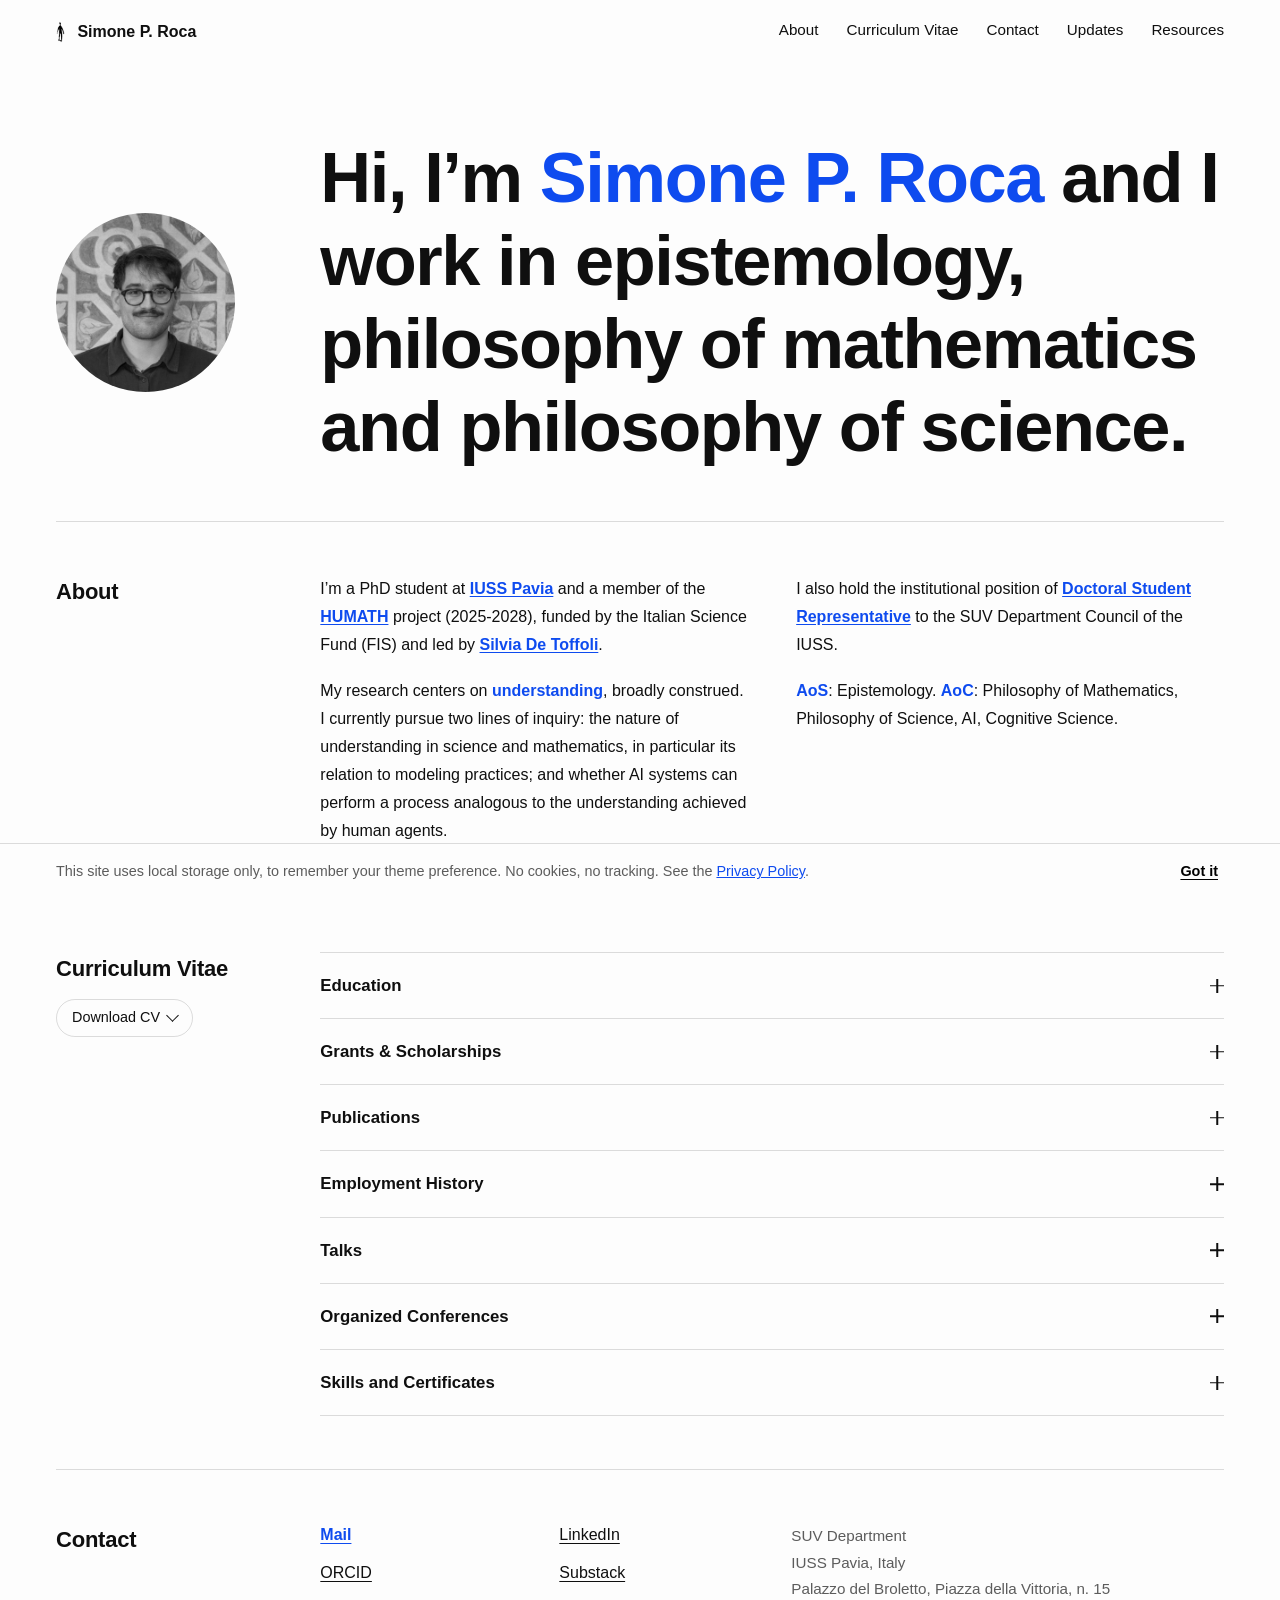
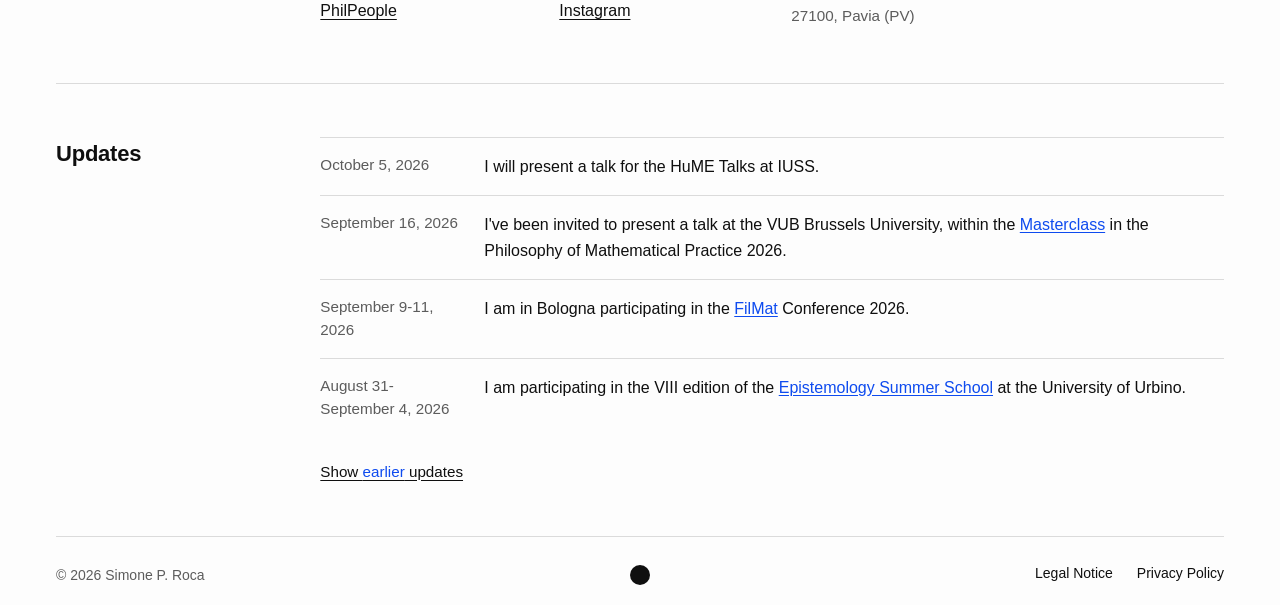
==== commit 21415a47: "fix: update HuME and Brussels talk wording, add Milan conference, link representative role Reword th" ====
--- a/index.html
+++ b/index.html
@@ -139,7 +139,7 @@
         <div class="block__content block__content--cols">
           <p>I’m a PhD student at <a href="https://www.iusspavia.it/it/rubrica/simone-paolo-roca" class="accent"><strong>IUSS Pavia</strong></a> and a member of the <a href="https://sites.google.com/view/humath" class="accent"><strong>HUMATH</strong></a> project (2025-2028), funded by the Italian Science Fund (FIS) and led by <a href="https://www.silviadetoffoli.net" class="accent"><strong>Silvia De Toffoli</strong></a>.</p>
           <p>My research centers on <strong class="accent">understanding</strong>, broadly construed. I currently pursue two lines of inquiry: the nature of understanding in science and mathematics, in particular its relation to modeling practices; and whether AI systems can perform a process analogous to the understanding achieved by human agents.</p>
-          <p>I also hold the institutional position of <strong class="accent">Doctoral Student Representative</strong> to the SUV Department Council of the IUSS.</p>
+          <p>I also hold the institutional position of <a href="https://my.iusspavia.it/it/rappresentanti-deglidelle-allievie-corsi-ordinari" class="accent"><strong>Doctoral Student Representative</strong></a> to the SUV Department Council of the IUSS.</p>
           <p><strong class="accent">AoS</strong>: Epistemology. <strong class="accent">AoC</strong>: Philosophy of Mathematics, Philosophy of Science, AI, Cognitive Science.</p>
         </div>
       </div>
@@ -191,7 +191,7 @@
             <summary><h3>Talks</h3><span class="cv-toggle" aria-hidden="true"></span></summary>
             <div class="cv-section__content">
               <p class="cv-entry"><span class="cv-entry__title">&quot;Proof Understanding, Architecture and Epistemic Clues&quot;</span> &middot; <span class="cv-entry__meta">HuME Talks 2026 &middot; Pavia</span></p>
-              <p class="cv-entry"><span class="cv-entry__title">&quot;Modeling Proofs to Understand Them&quot;</span> &middot; <span class="cv-entry__meta">PMP Masterclass 2026 &middot; Brussels</span></p>
+              <p class="cv-entry"><span class="cv-entry__title">&quot;Groundwork for a Model-Based Account of Proof Understanding&quot;</span> &middot; <span class="cv-entry__meta">PMP Masterclass 2026 &middot; Brussels</span></p>
               <p class="cv-entry"><span class="cv-entry__title">&quot;Understanding Proofs as Models&quot;</span> &middot; <span class="cv-entry__meta">SILFS 2026 &middot; Pavia</span></p>
               <p class="cv-entry"><span class="cv-entry__title">&quot;The Fifth Dimension. A New Dimension for Knowledge&quot;</span> &middot; <span class="cv-entry__meta">Philosophy International Day 2023 &middot; Bologna</span></p>
             </div>
@@ -199,6 +199,7 @@
           <details class="cv-section">
             <summary><h3>Organized Conferences</h3><span class="cv-toggle" aria-hidden="true"></span></summary>
             <div class="cv-section__content">
+              <p class="cv-entry"><span class="cv-entry__title">&quot;Relations and Elements&quot;</span> &middot; <span class="cv-entry__meta">University of Milan</span></p>
               <p class="cv-entry"><span class="cv-entry__title">SILFS 2026</span> &middot; <span class="cv-entry__meta">IUSS Pavia</span></p>
               <p class="cv-entry"><span class="cv-entry__title">&quot;Language and Reality&quot; Seminars 2025</span> &middot; <span class="cv-entry__meta">Alma Mater Studiorum, University of Bologna</span></p>
             </div>
@@ -250,7 +251,7 @@
           <ul class="updates-list">
             <li class="updates-item" id="update-2026-10-05">
               <span class="updates-date">October 5, 2026</span>
-              <span class="updates-text">I will present a talk in the HuME Talks at the IUSS.</span>
+              <span class="updates-text">I will present a talk for the HuME Talks at IUSS.</span>
             </li>
             <li class="updates-item" id="update-2026-09-16">
               <span class="updates-date">September 16, 2026</span>
@@ -274,7 +275,7 @@
             </li>
             <li class="updates-item" id="update-2026-02-06" hidden>
               <span class="updates-date">February 6, 2026</span>
-              <span class="updates-text">I've been elected Doctoral Student Representative to the SUV Department Council of the IUSS.</span>
+              <span class="updates-text">I've been elected <a href="https://my.iusspavia.it/it/rappresentanti-deglidelle-allievie-corsi-ordinari" class="accent">Doctoral Student Representative</a> to the SUV Department Council of the IUSS.</span>
             </li>
             <li class="updates-item" id="update-2025-10-14" hidden>
               <span class="updates-date">October 14-17, 2025</span>
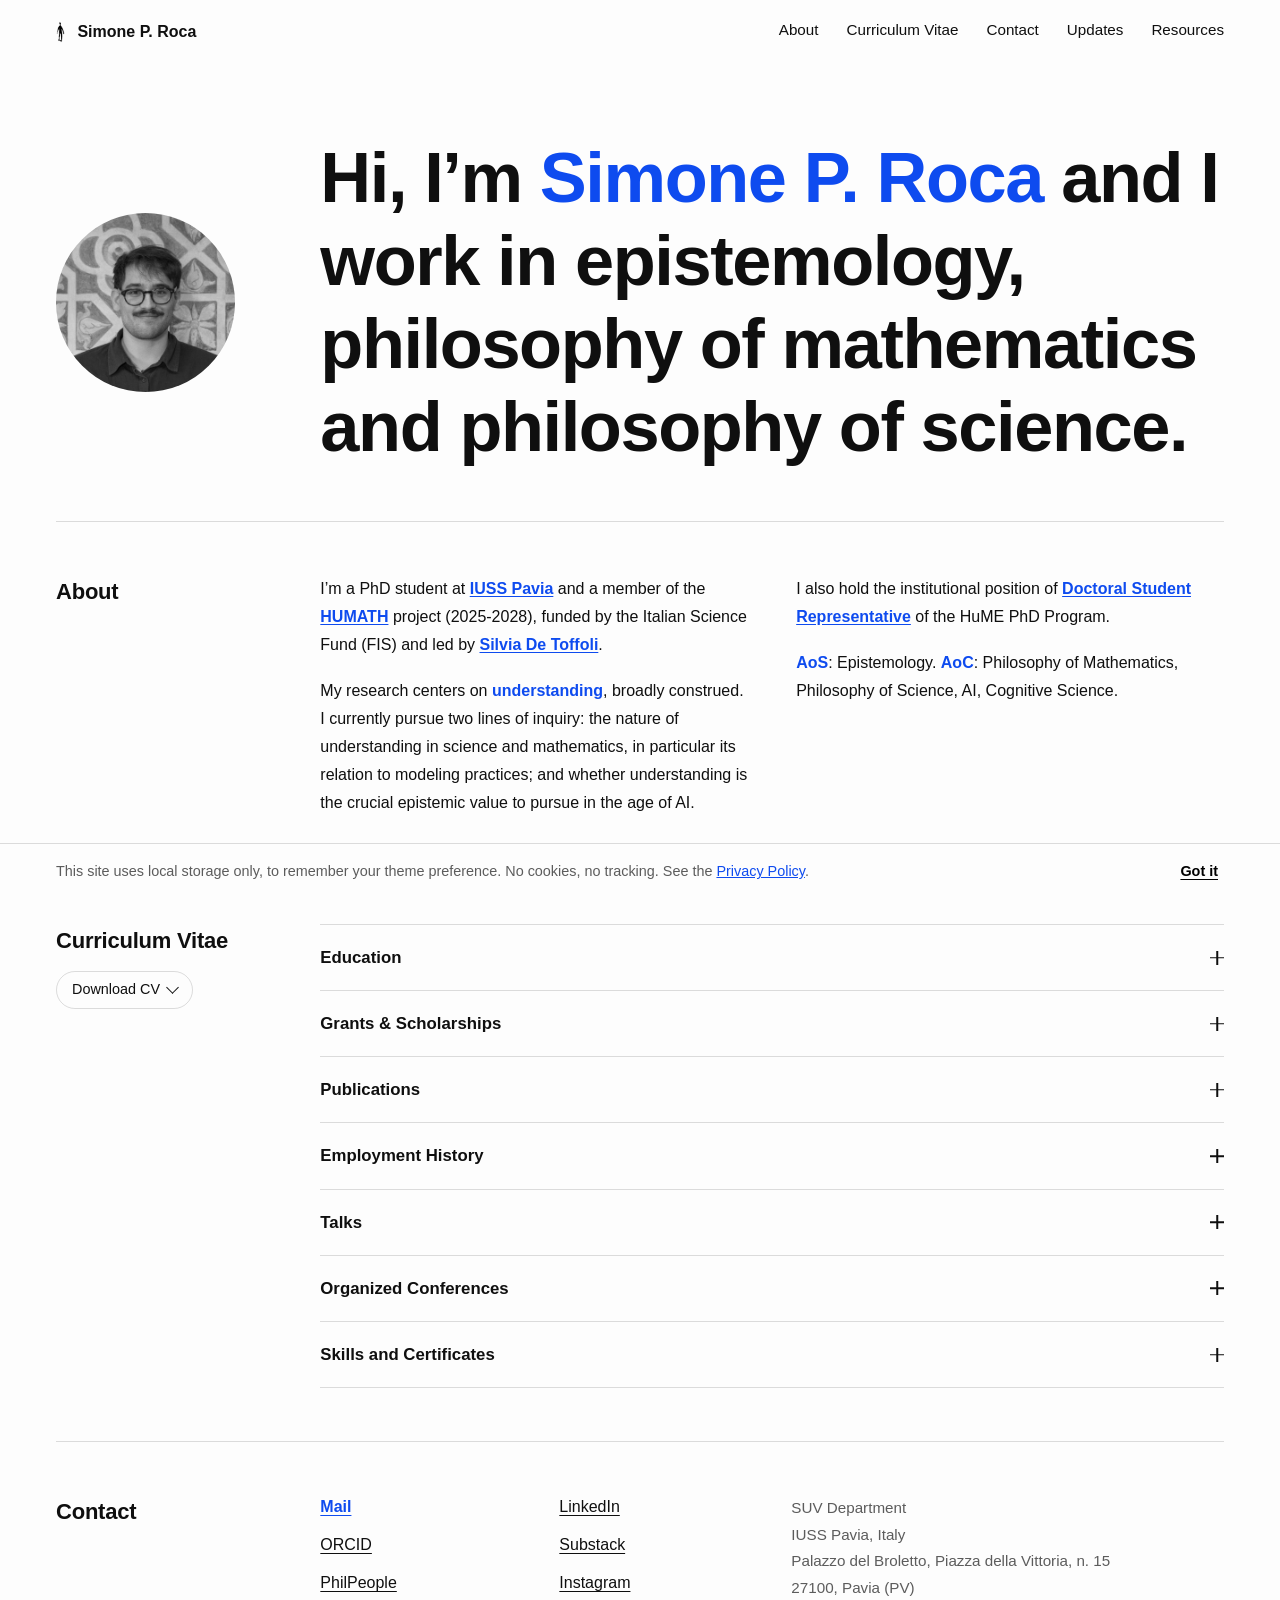
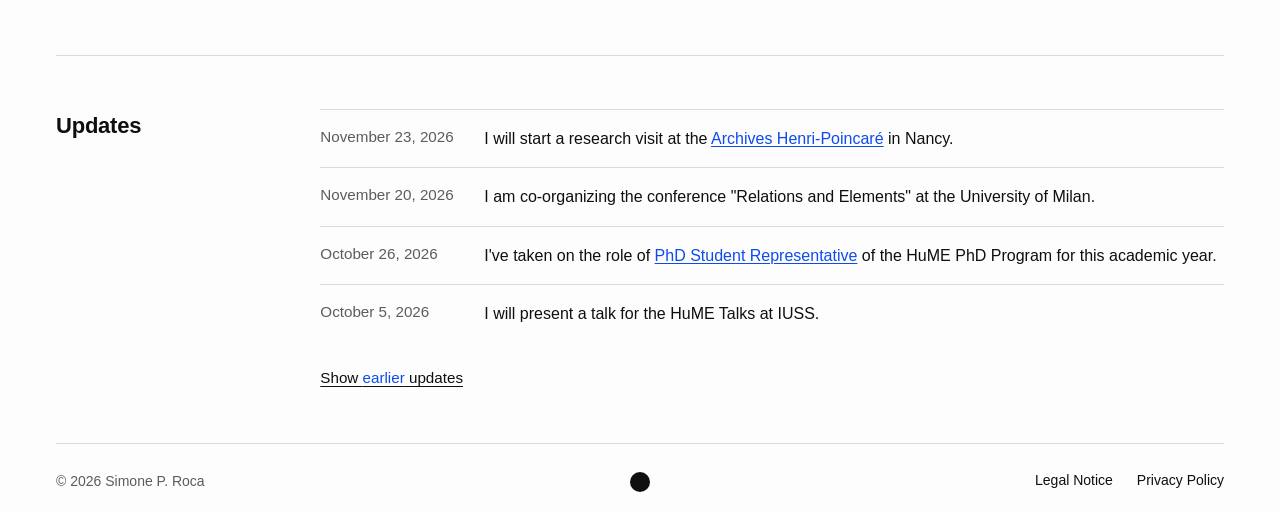
==== commit c2a0ba11: "feat: add Nancy visit, Milan conference and HuME representative updates Add three updates (October 2" ====
--- a/index.html
+++ b/index.html
@@ -138,8 +138,8 @@
         <h2 class="block__title">About</h2>
         <div class="block__content block__content--cols">
           <p>I’m a PhD student at <a href="https://www.iusspavia.it/it/rubrica/simone-paolo-roca" class="accent"><strong>IUSS Pavia</strong></a> and a member of the <a href="https://sites.google.com/view/humath" class="accent"><strong>HUMATH</strong></a> project (2025-2028), funded by the Italian Science Fund (FIS) and led by <a href="https://www.silviadetoffoli.net" class="accent"><strong>Silvia De Toffoli</strong></a>.</p>
-          <p>My research centers on <strong class="accent">understanding</strong>, broadly construed. I currently pursue two lines of inquiry: the nature of understanding in science and mathematics, in particular its relation to modeling practices; and whether AI systems can perform a process analogous to the understanding achieved by human agents.</p>
-          <p>I also hold the institutional position of <a href="https://my.iusspavia.it/it/rappresentanti-deglidelle-allievie-corsi-ordinari" class="accent"><strong>Doctoral Student Representative</strong></a> to the SUV Department Council of the IUSS.</p>
+          <p>My research centers on <strong class="accent">understanding</strong>, broadly construed. I currently pursue two lines of inquiry: the nature of understanding in science and mathematics, in particular its relation to modeling practices; and whether understanding is the crucial epistemic value to pursue in the age of AI.</p>
+          <p>I also hold the institutional position of <a href="https://my.iusspavia.it/it/rappresentanti-deglidelle-allievie-corsi-ordinari" class="accent"><strong>Doctoral Student Representative</strong></a> of the HuME PhD Program.</p>
           <p><strong class="accent">AoS</strong>: Epistemology. <strong class="accent">AoC</strong>: Philosophy of Mathematics, Philosophy of Science, AI, Cognitive Science.</p>
         </div>
       </div>
@@ -169,6 +169,7 @@
             <summary><h3>Grants &amp; Scholarships</h3><span class="cv-toggle" aria-hidden="true"></span></summary>
             <div class="cv-section__content">
               <p class="cv-entry"><span class="cv-entry__title">PhD Scholarship, IUSS</span> &middot; <span class="cv-entry__meta">HUMATH Project (FIS) &middot; &euro;17,867.30 per year</span></p>
+              <p class="cv-entry"><span class="cv-entry__title">FIS Funding &mdash; Visiting Period</span> &middot; <span class="cv-entry__meta">Archives Henri-Poincar&eacute;, Nancy &middot; &euro;1,000</span></p>
               <p class="cv-entry"><span class="cv-entry__title">FIS Funding &mdash; Visiting Period</span> &middot; <span class="cv-entry__meta">University of Zurich &middot; &euro;1,500</span></p>
               <p class="cv-entry"><span class="cv-entry__title">FIS Funding &mdash; Conference</span> &middot; <span class="cv-entry__meta">Sorbonne Universit&eacute; &middot; &euro;700</span></p>
               <p class="cv-entry"><span class="cv-entry__title">IUSS Funding &mdash; Courses</span> &middot; <span class="cv-entry__meta">Scuola Normale Superiore &middot; &euro;500</span></p>
@@ -183,6 +184,7 @@
           <details class="cv-section">
             <summary><h3>Employment History</h3><span class="cv-toggle" aria-hidden="true"></span></summary>
             <div class="cv-section__content">
+              <p class="cv-entry"><span class="cv-entry__title">Visiting Student</span> &middot; <span class="cv-entry__meta">Archives Henri-Poincar&eacute;, Nancy &middot; 2026</span></p>
               <p class="cv-entry"><span class="cv-entry__title">Visiting Student</span> &middot; <span class="cv-entry__meta">University of Zurich &middot; 2026</span></p>
               <p class="cv-entry"><span class="cv-entry__title">PhD Student</span> &middot; <span class="cv-entry__meta">IUSS Pavia &middot; 2025-present</span></p>
             </div>
@@ -199,8 +201,8 @@
           <details class="cv-section">
             <summary><h3>Organized Conferences</h3><span class="cv-toggle" aria-hidden="true"></span></summary>
             <div class="cv-section__content">
-              <p class="cv-entry"><span class="cv-entry__title">&quot;Relations and Elements&quot;</span> &middot; <span class="cv-entry__meta">University of Milan</span></p>
-              <p class="cv-entry"><span class="cv-entry__title">SILFS 2026</span> &middot; <span class="cv-entry__meta">IUSS Pavia</span></p>
+              <p class="cv-entry"><span class="cv-entry__title">&quot;Relations and Elements&quot;</span> &middot; <span class="cv-entry__meta">University of Milan &middot; November 20, 2026</span></p>
+              <p class="cv-entry"><span class="cv-entry__title">SILFS 2026</span> &middot; <span class="cv-entry__meta">IUSS Pavia &middot; June 29-July 2, 2026</span></p>
               <p class="cv-entry"><span class="cv-entry__title">&quot;Language and Reality&quot; Seminars 2025</span> &middot; <span class="cv-entry__meta">Alma Mater Studiorum, University of Bologna</span></p>
             </div>
           </details>
@@ -249,19 +251,31 @@
         <h2 class="block__title">Updates</h2>
         <div class="block__content">
           <ul class="updates-list">
+            <li class="updates-item" id="update-2026-11-23">
+              <span class="updates-date">November 23, 2026</span>
+              <span class="updates-text">I will start a research visit at the <a href="https://poincare.univ-lorraine.fr/" class="accent">Archives Henri-Poincar&eacute;</a> in Nancy.</span>
+            </li>
+            <li class="updates-item" id="update-2026-11-20">
+              <span class="updates-date">November 20, 2026</span>
+              <span class="updates-text">I am co-organizing the conference &quot;Relations and Elements&quot; at the University of Milan.</span>
+            </li>
+            <li class="updates-item" id="update-2026-10-26">
+              <span class="updates-date">October 26, 2026</span>
+              <span class="updates-text">I've taken on the role of <a href="https://my.iusspavia.it/it/rappresentanti-deglidelle-allievie-corsi-ordinari" class="accent">PhD Student Representative</a> of the HuME PhD Program for this academic year.</span>
+            </li>
             <li class="updates-item" id="update-2026-10-05">
               <span class="updates-date">October 5, 2026</span>
               <span class="updates-text">I will present a talk for the HuME Talks at IUSS.</span>
             </li>
-            <li class="updates-item" id="update-2026-09-16">
+            <li class="updates-item" id="update-2026-09-16" hidden>
               <span class="updates-date">September 16, 2026</span>
               <span class="updates-text">I've been invited to present a talk at the VUB Brussels University, within the <a href="https://sites.google.com/view/mc-pmp-brussels-2026/" class="accent">Masterclass</a> in the Philosophy of Mathematical Practice 2026.</span>
             </li>
-            <li class="updates-item" id="update-2026-09-09">
+            <li class="updates-item" id="update-2026-09-09" hidden>
               <span class="updates-date">September 9-11, 2026</span>
               <span class="updates-text">I am in Bologna participating in the <a href="https://filmatnetwork.com/filmat-2026-programme/" class="accent">FilMat</a> Conference 2026.</span>
             </li>
-            <li class="updates-item" id="update-2026-08-31">
+            <li class="updates-item" id="update-2026-08-31" hidden>
               <span class="updates-date">August 31-September 4, 2026</span>
               <span class="updates-text">I am participating in the VIII edition of the <a href="https://www.uniurb.it/academic-programs/1757498" class="accent">Epistemology Summer School</a> at the University of Urbino.</span>
             </li>
